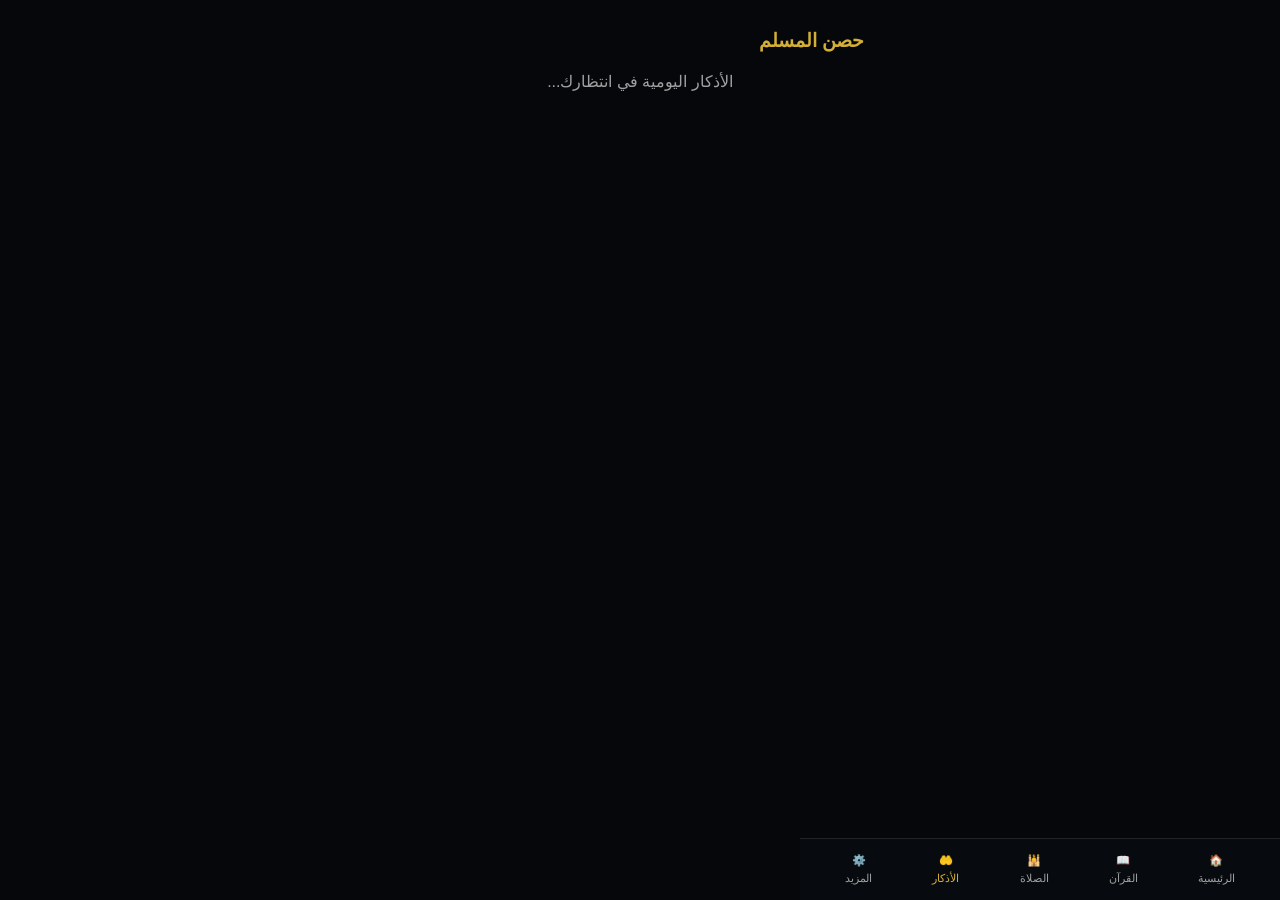
==== adhkar.html @ b96c5154 "Add files via upload" ====
<!DOCTYPE html>
<html lang="ar" dir="rtl">
<head>
    <meta charset="UTF-8">
    <meta name="viewport" content="width=device-width, initial-scale=1.0, maximum-scale=1.0, user-scalable=no">
    <title>الأذكار - الرفيق</title>
    <link rel="stylesheet" href="style.css">
</head>
<body>

    <main class="app-shell">
        <header class="app-header">
            <h1 style="font-size: 1.2rem; color: #D4AF37;">حصن المسلم</h1>
        </header>

        <section style="margin-top: 20px;">
            <p style="color: #A0A0A0; text-align: center;">الأذكار اليومية في انتظارك...</p>
        </section>
    </main>

    <nav class="bottom-nav">
        <a href="index.html" class="nav-item"><span>🏠</span>الرئيسية</a>
        <a href="quran.html" class="nav-item"><span>📖</span>القرآن</a>
        <a href="prayer.html" class="nav-item"><span>🕌</span>الصلاة</a>
        <a href="adhkar.html" class="nav-item active"><span>🤲</span>الأذكار</a>
        <a href="more.html" class="nav-item"><span>⚙️</span>المزيد</a>
    </nav>
</body>
</html>
---- style.css ----
/* نظام التصميم الموحد للرفيق */
:root {
    --bg: #05070A;
    --card-bg: rgba(255, 255, 255, 0.04);
    --gold: #D4AF37;
    --text-primary: #F8F9FA;
    --text-dim: #A0A0A0;
    --radius: 24px;
    --spacing: 16px;
}

* { box-sizing: border-box; }

body {
    background: var(--bg);
    color: var(--text-primary);
    font-family: sans-serif;
    margin: 0;
    padding-bottom: 90px;
    direction: rtl;
}

.app-shell { max-width: 480px; margin: 0 auto; padding: var(--spacing); }

.hero-card {
    background: linear-gradient(135deg, #0f5c3e, #05070a);
    border-radius: var(--radius);
    padding: 30px;
    text-align: center;
    border: 1px solid rgba(212, 175, 55, 0.2);
    margin-bottom: var(--spacing);
}

.timer { font-size: 3rem; font-weight: 700; color: var(--gold); margin: 10px 0; }

.progress-container { height: 6px; background: rgba(255,255,255,0.1); border-radius: 3px; overflow: hidden; margin-bottom: 10px; }
.progress-bar { height: 100%; background: var(--gold); width: 65%; }

.bottom-nav {
    position: fixed; bottom: 0; width: 100%; max-width: 480px;
    background: rgba(8, 11, 16, 0.95);
    backdrop-filter: blur(20px);
    display: flex; justify-content: space-around;
    padding: 15px; border-top: 1px solid rgba(255, 255, 255, 0.1);
}

.nav-item {
    display: flex; flex-direction: column; align-items: center;
    text-decoration: none; color: var(--text-dim); font-size: 0.7rem; gap: 5px;
}

.nav-item.active { color: var(--gold); }
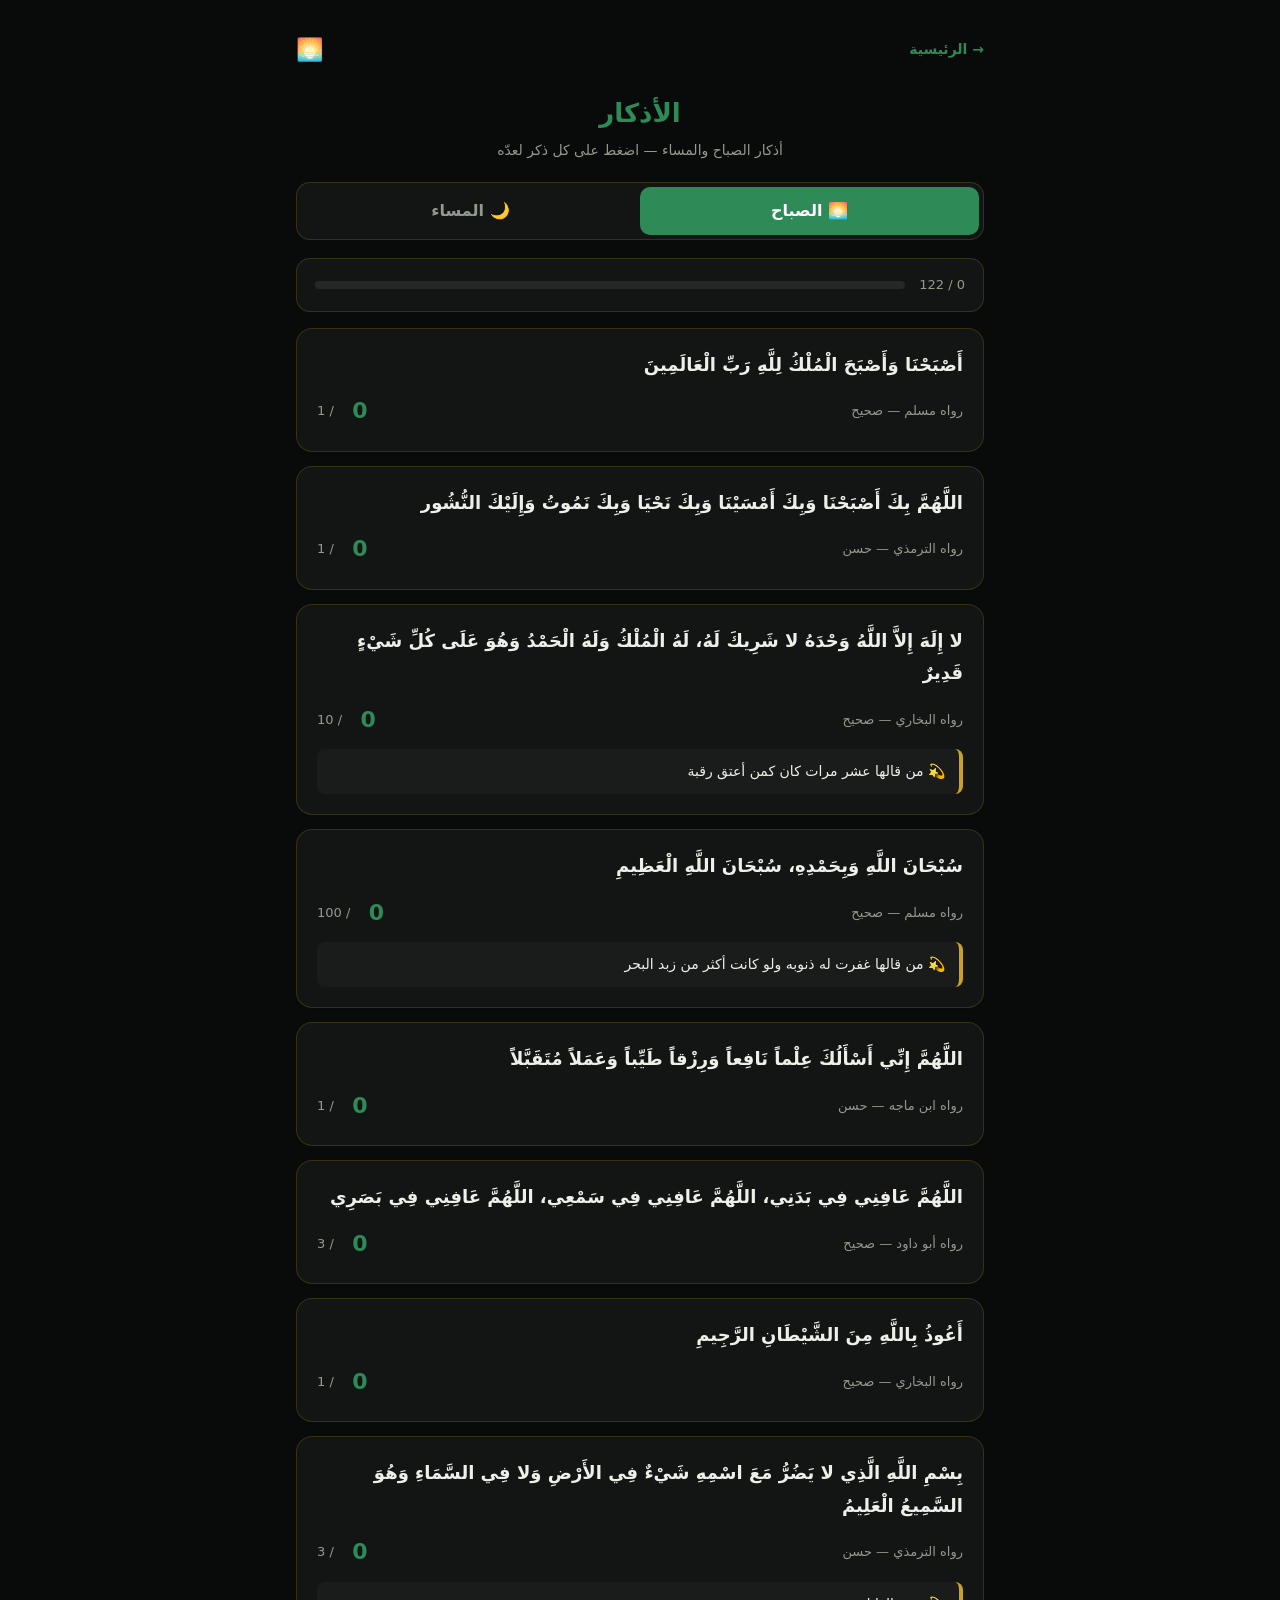
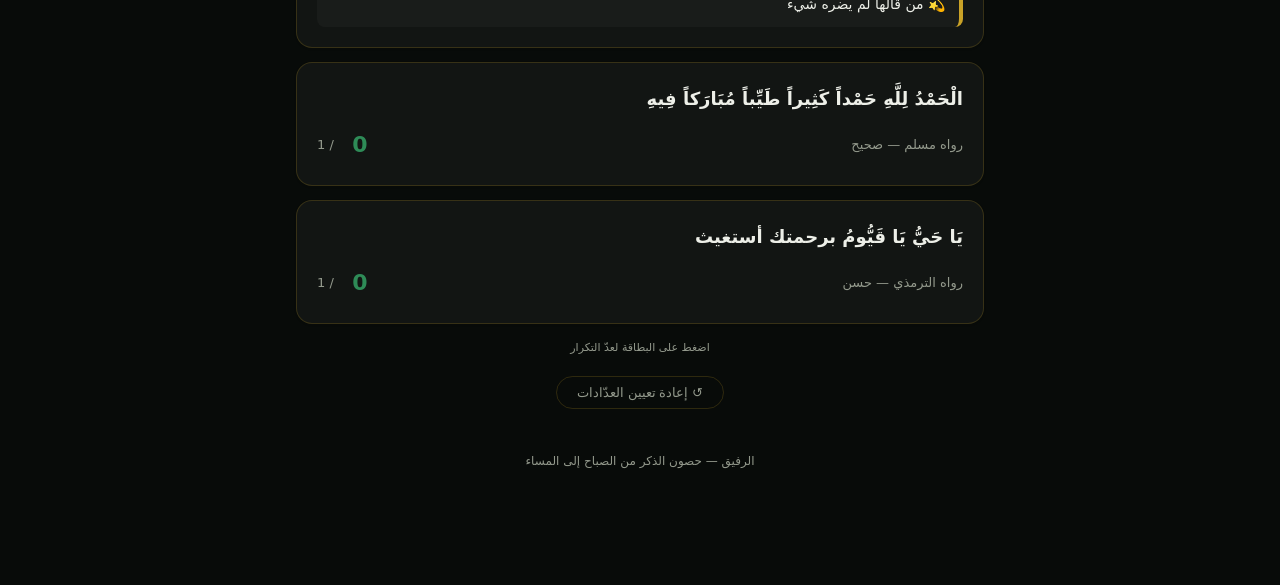
==== commit 49a59ca5: "Add files via upload" ====
--- a/adhkar.html
+++ b/adhkar.html
@@ -1,29 +1,147 @@
 <!DOCTYPE html>
 <html lang="ar" dir="rtl">
 <head>
-    <meta charset="UTF-8">
-    <meta name="viewport" content="width=device-width, initial-scale=1.0, maximum-scale=1.0, user-scalable=no">
-    <title>الأذكار - الرفيق</title>
-    <link rel="stylesheet" href="style.css">
+<meta charset="UTF-8">
+<meta name="viewport" content="width=device-width, initial-scale=1.0">
+<title>الأذكار — الرفيق</title>
+<link rel="stylesheet" href="./style.css">
+<script src="./theme.js"></script>
+<link rel="icon" type="image/svg+xml" href="data:image/svg+xml,<svg xmlns='http://www.w3.org/2000/svg' viewBox='0 0 100 100'><text y='.9em' font-size='90'>🕌</text></svg>">
+<style>
+  .container{max-width:720px;margin:0 auto;padding:16px;}
+  .topbar{display:flex;align-items:center;justify-content:space-between;padding:14px 0;}
+  .back{color:var(--primary);text-decoration:none;font-size:14px;font-weight:600;}
+  h1{text-align:center;font-size:26px;color:var(--primary);margin:6px 0 2px;}
+  .sub{text-align:center;color:var(--muted);font-size:14px;margin-bottom:18px;}
+
+  .tabs{display:flex;background:var(--card);border-radius:14px;padding:4px;
+    border:1px solid var(--line);margin-bottom:18px;}
+  .tab{flex:1;text-align:center;padding:10px;border-radius:10px;cursor:pointer;
+    font-weight:700;color:var(--muted);transition:.2s;}
+  .tab.active{background:var(--primary);color:#fff;}
+
+  .progress-wrap{background:var(--card);border-radius:14px;border:1px solid var(--line);
+    padding:14px 18px;margin-bottom:16px;display:flex;align-items:center;gap:14px;}
+  .progress-bar{flex:1;height:8px;background:rgba(255,255,255,0.08);border-radius:99px;overflow:hidden;}
+  .progress-fill{height:100%;background:var(--primary);width:0%;transition:width .3s;}
+  .progress-text{font-size:13px;color:var(--muted);white-space:nowrap;}
+
+  .zikr-card{background:var(--card);border-radius:var(--radius);border:1px solid var(--line);
+    box-shadow:0 1px 3px rgba(0,0,0,0.05);padding:20px;margin-bottom:14px;
+    transition:.2s; cursor:pointer; user-select:none; -webkit-user-select:none;}
+  .zikr-card:active{transform:scale(0.98);}
+  .zikr-card.done{opacity:0.55;}
+  .zikr-text{font-size:18px;font-weight:600;color:var(--text);margin-bottom:10px;}
+  .zikr-meta{display:flex;justify-content:space-between;align-items:center;}
+  .zikr-source{font-size:13px;color:var(--muted);}
+  .zikr-virtue{background:rgba(255,255,255,0.03);border-right:4px solid var(--gold);border-radius:8px;
+    padding:10px 14px;margin-top:10px;font-size:14px;color:var(--text);}
+  .counter{display:flex;align-items:center;gap:10px;}
+  .counter .count-num{font-size:22px;font-weight:800;color:var(--primary);min-width:32px;text-align:center;}
+  .counter .count-target{font-size:13px;color:var(--muted);}
+  .tap-hint{font-size:11px;color:var(--muted);margin-top:8px;text-align:center;}
+
+  .reset-btn{display:block;margin:18px auto;background:none;border:1px solid var(--line);
+    color:var(--muted);padding:8px 20px;border-radius:99px;font-size:13px;cursor:pointer;}
+  footer{text-align:center;padding:24px 0 10px;color:var(--muted);font-size:12px;}
+</style>
 </head>
 <body>
+<div class="container">
+  <div class="topbar">
+    <a class="back" href="./index.html">→ الرئيسية</a>
+    <span style="font-size:22px;">🌅</span>
+  </div>
+  <h1>الأذكار</h1>
+  <p class="sub">أذكار الصباح والمساء — اضغط على كل ذكر لعدّه</p>
 
-    <main class="app-shell">
-        <header class="app-header">
-            <h1 style="font-size: 1.2rem; color: #D4AF37;">حصن المسلم</h1>
-        </header>
+  <div class="tabs">
+    <div class="tab active" data-t="morning">🌅 الصباح</div>
+    <div class="tab" data-t="evening">🌙 المساء</div>
+  </div>
 
-        <section style="margin-top: 20px;">
-            <p style="color: #A0A0A0; text-align: center;">الأذكار اليومية في انتظارك...</p>
-        </section>
-    </main>
+  <div class="progress-wrap">
+    <div class="progress-text" id="progressText">0 / 0</div>
+    <div class="progress-bar"><div class="progress-fill" id="progressFill"></div></div>
+  </div>
 
-    <nav class="bottom-nav">
-        <a href="index.html" class="nav-item"><span>🏠</span>الرئيسية</a>
-        <a href="quran.html" class="nav-item"><span>📖</span>القرآن</a>
-        <a href="prayer.html" class="nav-item"><span>🕌</span>الصلاة</a>
-        <a href="adhkar.html" class="nav-item active"><span>🤲</span>الأذكار</a>
-        <a href="more.html" class="nav-item"><span>⚙️</span>المزيد</a>
-    </nav>
+  <div id="list"></div>
+
+  <button class="reset-btn" id="resetBtn">↺ إعادة تعيين العدّادات</button>
+  <footer>الرفيق — حصون الذكر من الصباح إلى المساء</footer>
+</div>
+
+<script>
+const AZKAR_DATA = {"morning": [{"id": 1, "text": "أَصْبَحْنَا وَأَصْبَحَ الْمُلْكُ لِلَّهِ رَبِّ الْعَالَمِينَ", "count": 1, "source": "رواه مسلم", "grade": "صحيح"}, {"id": 2, "text": "اللَّهُمَّ بِكَ أَصْبَحْنَا وَبِكَ أَمْسَيْنَا وَبِكَ نَحْيَا وَبِكَ نَمُوتُ وَإِلَيْكَ النُّشُور", "count": 1, "source": "رواه الترمذي", "grade": "حسن"}, {"id": 3, "text": "لا إِلَهَ إِلاَّ اللَّهُ وَحْدَهُ لا شَرِيكَ لَهُ، لَهُ الْمُلْكُ وَلَهُ الْحَمْدُ وَهُوَ عَلَى كُلِّ شَيْءٍ قَدِيرٌ", "count": 10, "source": "رواه البخاري", "grade": "صحيح", "virtue": "من قالها عشر مرات كان كمن أعتق رقبة"}, {"id": 4, "text": "سُبْحَانَ اللَّهِ وَبِحَمْدِهِ، سُبْحَانَ اللَّهِ الْعَظِيمِ", "count": 100, "source": "رواه مسلم", "grade": "صحيح", "virtue": "من قالها غفرت له ذنوبه ولو كانت أكثر من زبد البحر"}, {"id": 5, "text": "اللَّهُمَّ إِنِّي أَسْأَلُكَ عِلْماً نَافِعاً وَرِزْقاً طَيِّباً وَعَمَلاً مُتَقَبَّلاً", "count": 1, "source": "رواه ابن ماجه", "grade": "حسن"}, {"id": 6, "text": "اللَّهُمَّ عَافِنِي فِي بَدَنِي، اللَّهُمَّ عَافِنِي فِي سَمْعِي، اللَّهُمَّ عَافِنِي فِي بَصَرِي", "count": 3, "source": "رواه أبو داود", "grade": "صحيح"}, {"id": 7, "text": "أَعُوذُ بِاللَّهِ مِنَ الشَّيْطَانِ الرَّجِيمِ", "count": 1, "source": "رواه البخاري", "grade": "صحيح"}, {"id": 8, "text": "بِسْمِ اللَّهِ الَّذِي لا يَضُرُّ مَعَ اسْمِهِ شَيْءٌ فِي الأَرْضِ وَلا فِي السَّمَاءِ وَهُوَ السَّمِيعُ الْعَلِيمُ", "count": 3, "source": "رواه الترمذي", "grade": "حسن", "virtue": "من قالها لم يضره شيء"}, {"id": 9, "text": "الْحَمْدُ لِلَّهِ حَمْداً كَثِيراً طَيِّباً مُبَارَكاً فِيهِ", "count": 1, "source": "رواه مسلم", "grade": "صحيح"}, {"id": 10, "text": "يَا حَيُّ يَا قَيُّومُ برحمتك أستغيث", "count": 1, "source": "رواه الترمذي", "grade": "حسن"}], "evening": [{"id": 1, "text": "أَمْسَيْنَا وَأَمْسَى الْمُلْكُ لِلَّهِ رَبِّ الْعَالَمِينَ", "count": 1, "source": "رواه مسلم", "grade": "صحيح"}, {"id": 2, "text": "اللَّهُمَّ بِكَ أَمْسَيْنَا وَبِكَ أَصْبَحْنَا وَبِكَ نَحْيَا وَبِكَ نَمُوتُ وَإِلَيْكَ النُّشُور", "count": 1, "source": "رواه الترمذي", "grade": "حسن"}, {"id": 3, "text": "لا إِلَهَ إِلاَّ اللَّهُ وَحْدَهُ لا شَرِيكَ لَهُ، لَهُ الْمُلْكُ وَلَهُ الْحَمْدُ وَهُوَ عَلَى كُلِّ شَيْءٍ قَدِيرٌ", "count": 10, "source": "رواه البخاري", "grade": "صحيح"}, {"id": 4, "text": "سُبْحَانَ اللَّهِ وَبِحَمْدِهِ، سُبْحَانَ اللَّهِ الْعَظِيمِ", "count": 100, "source": "رواه مسلم", "grade": "صحيح"}, {"id": 5, "text": "اللَّهُمَّ إِنِّي أَسْأَلُكَ الْعَافِيَةَ فِي الدُّنْيَا وَالآخِرَةِ", "count": 1, "source": "رواه الترمذي", "grade": "حسن"}, {"id": 6, "text": "أَعُوذُ بِاللَّهِ السَّمِيعِ الْعَلِيمِ مِنَ الشَّيْطَانِ الرَّجِيمِ", "count": 1, "source": "رواه البخاري", "grade": "صحيح"}, {"id": 7, "text": "بِسْمِ اللَّهِ الَّذِي لا يَضُرُّ مَعَ اسْمِهِ شَيْءٌ فِي الأَرْضِ وَلا فِي السَّمَاءِ", "count": 3, "source": "رواه الترمذي", "grade": "حسن"}, {"id": 8, "text": "الْحَمْدُ لِلَّهِ الَّذِي أَمْسَيْنَا وَإِلَيْهِ الْمَصِيرُ", "count": 1, "source": "رواه أبو داود", "grade": "صحيح"}, {"id": 9, "text": "يَا أَرْحَمَ الرَّاحِمِينَ برحمتك استغيث", "count": 1, "source": "رواه الترمذي", "grade": "حسن"}]};
+
+let activeTab = 'morning';
+let counters = {};
+
+function initCounters(){
+  ['morning','evening'].forEach(tab=>{
+    counters[tab] = {};
+    AZKAR_DATA[tab].forEach(z=> counters[tab][z.id] = 0);
+  });
+}
+
+function render(){
+  const list = AZKAR_DATA[activeTab];
+  const wrap = document.getElementById('list');
+  wrap.innerHTML = list.map(z=>{
+    const c = counters[activeTab][z.id];
+    const done = c >= z.count;
+    return `
+      <div class="zikr-card ${done?'done':''}" data-id="${z.id}">
+        <div class="zikr-text">${z.text}</div>
+        <div class="zikr-meta">
+          <span class="zikr-source">${z.source} — ${z.grade}</span>
+          <div class="counter">
+            <span class="count-num">${c}</span>
+            <span class="count-target">/ ${z.count}</span>
+          </div>
+        </div>
+        ${z.virtue ? `<div class="zikr-virtue">💫 ${z.virtue}</div>` : ''}
+      </div>`;
+  }).join('') + `<p class="tap-hint">اضغط على البطاقة لعدّ التكرار</p>`;
+
+  wrap.querySelectorAll('.zikr-card').forEach(card=>{
+    card.addEventListener('click', ()=>{
+      const id = parseInt(card.dataset.id,10);
+      const z = list.find(x=>x.id===id);
+      counters[activeTab][id] = (counters[activeTab][id] + 1) % (z.count + 1);
+      render();
+      updateProgress();
+    });
+  });
+}
+
+function updateProgress(){
+  const list = AZKAR_DATA[activeTab];
+  const total = list.reduce((s,z)=>s+z.count,0);
+  const done = list.reduce((s,z)=>s+Math.min(counters[activeTab][z.id], z.count),0);
+  document.getElementById('progressText').textContent = `${done} / ${total}`;
+  document.getElementById('progressFill').style.width = `${total? (done/total*100):0}%`;
+}
+
+document.querySelectorAll('.tab').forEach(tab=>{
+  tab.addEventListener('click', ()=>{
+    document.querySelectorAll('.tab').forEach(t=>t.classList.remove('active'));
+    tab.classList.add('active');
+    activeTab = tab.dataset.t;
+    render();
+    updateProgress();
+  });
+});
+
+document.getElementById('resetBtn').addEventListener('click', ()=>{
+  initCounters();
+  render();
+  updateProgress();
+});
+
+initCounters();
+render();
+updateProgress();
+</script>
 </body>
 </html>
--- a/style.css
+++ b/style.css
@@ -1,52 +1,82 @@
-/* نظام التصميم الموحد للرفيق */
-:root {
-    --bg: #05070A;
-    --card-bg: rgba(255, 255, 255, 0.04);
-    --gold: #D4AF37;
-    --text-primary: #F8F9FA;
-    --text-dim: #A0A0A0;
-    --radius: 24px;
-    --spacing: 16px;
+/* style.css — الرفيق 3
+   نظام ألوان مزدوج: ليلي افتراضي (أسود + أخضر + ذهبي) ونهاري (أخضر فاتح).
+   كل الصفحات (quran, arbaeen, adhkar, qibla, hisnul, prayer) تستعمل نفس
+   أسماء المتغيرات (--primary, --gold, --card, --line, --radius, --text, --bg)
+   لذا أي تعديل هنا ينعكس على كل التطبيق دون لمس أي ملف آخر. */
+
+:root{
+  /* الوضع الليلي (الافتراضي) */
+  --bg:#080B09;
+  --text:#EDEFE8;
+  --primary:#2E8B57;        /* أخضر */
+  --primary-dark:#175C38;
+  --gold:#C9A227;           /* ذهبي */
+  --card:rgba(255,255,255,0.045);
+  --line:rgba(201,162,39,0.20);
+  --radius:16px;
+  --muted:#93998C;
 }
 
-* { box-sizing: border-box; }
-
-body {
-    background: var(--bg);
-    color: var(--text-primary);
-    font-family: sans-serif;
-    margin: 0;
-    padding-bottom: 90px;
-    direction: rtl;
+body.day-mode{
+  /* الوضع النهاري — أخضر فاتح */
+  --bg:#EAF6EC;
+  --text:#15241A;
+  --primary:#2E8B57;
+  --primary-dark:#1F6B42;
+  --gold:#A9791A;
+  --card:#FFFFFF;
+  --line:rgba(30,90,50,0.16);
+  --muted:#5A6A5A;
 }
 
-.app-shell { max-width: 480px; margin: 0 auto; padding: var(--spacing); }
+*{ margin:0; padding:0; box-sizing:border-box; }
 
-.hero-card {
-    background: linear-gradient(135deg, #0f5c3e, #05070a);
-    border-radius: var(--radius);
-    padding: 30px;
-    text-align: center;
-    border: 1px solid rgba(212, 175, 55, 0.2);
-    margin-bottom: var(--spacing);
+body{
+  font-family:-apple-system,BlinkMacSystemFont,'Segoe UI',system-ui,sans-serif;
+  background:var(--bg);
+  color:var(--text);
+  line-height:1.8;
+  min-height:100dvh;
+  transition:background .4s,color .4s;
 }
 
-.timer { font-size: 3rem; font-weight: 700; color: var(--gold); margin: 10px 0; }
+.container{ max-width:720px; margin:0 auto; padding:16px; }
 
-.progress-container { height: 6px; background: rgba(255,255,255,0.1); border-radius: 3px; overflow: hidden; margin-bottom: 10px; }
-.progress-bar { height: 100%; background: var(--gold); width: 65%; }
+.topbar{
+  display:flex; align-items:center; justify-content:space-between; padding:14px 0;
+}
+.back{ color:var(--primary); text-decoration:none; font-size:14px; font-weight:600; }
 
-.bottom-nav {
-    position: fixed; bottom: 0; width: 100%; max-width: 480px;
-    background: rgba(8, 11, 16, 0.95);
-    backdrop-filter: blur(20px);
-    display: flex; justify-content: space-around;
-    padding: 15px; border-top: 1px solid rgba(255, 255, 255, 0.1);
+h1{ text-align:center; font-size:26px; color:var(--primary); margin:6px 0 2px; }
+.sub{ text-align:center; color:var(--muted); font-size:14px; margin-bottom:18px; }
+
+/* صندوق البحث — مستخدم في: quran.html, arbaeen.html, hisnul.html */
+.search-box{ position:relative; margin-bottom:16px; }
+.search-box input{
+  width:100%; padding:13px 44px 13px 16px; border-radius:14px; border:1px solid var(--line);
+  background:var(--card); color:var(--text); font-size:15px; font-family:inherit;
 }
+.search-box input:focus{ outline:2px solid var(--primary); }
+.search-box .ic{ position:absolute; right:14px; top:50%; transform:translateY(-50%); color:var(--muted); }
+.result-count{ font-size:13px; color:var(--muted); margin-bottom:12px; }
 
-.nav-item {
-    display: flex; flex-direction: column; align-items: center;
-    text-decoration: none; color: var(--text-dim); font-size: 0.7rem; gap: 5px;
+footer{ text-align:center; padding:24px 0 10px; color:var(--muted); font-size:12px; line-height:1.7; }
+
+#status{ text-align:center; color:var(--muted); padding:30px 0; }
+
+/* شريط التنقل السفلي — مشترك عبر كل الصفحات (يُضاف مرة واحدة هنا) */
+.bottom-nav{
+  position:fixed; bottom:0; left:0; right:0; z-index:30;
+  display:flex; justify-content:space-around; align-items:center;
+  background:var(--card); backdrop-filter:blur(16px);
+  border-top:1px solid var(--line);
+  padding:10px 4px 14px;
 }
+.bottom-nav .nav-item{
+  display:flex; flex-direction:column; align-items:center; gap:3px;
+  text-decoration:none; color:var(--muted); font-size:11px;
+}
+.bottom-nav .nav-item span:first-child{ font-size:20px; }
+.bottom-nav .nav-item.active{ color:var(--gold); font-weight:700; }
 
-.nav-item.active { color: var(--gold); }
+body{ padding-bottom:88px; } /* مساحة لشريط التنقل السفلي الثابت */
